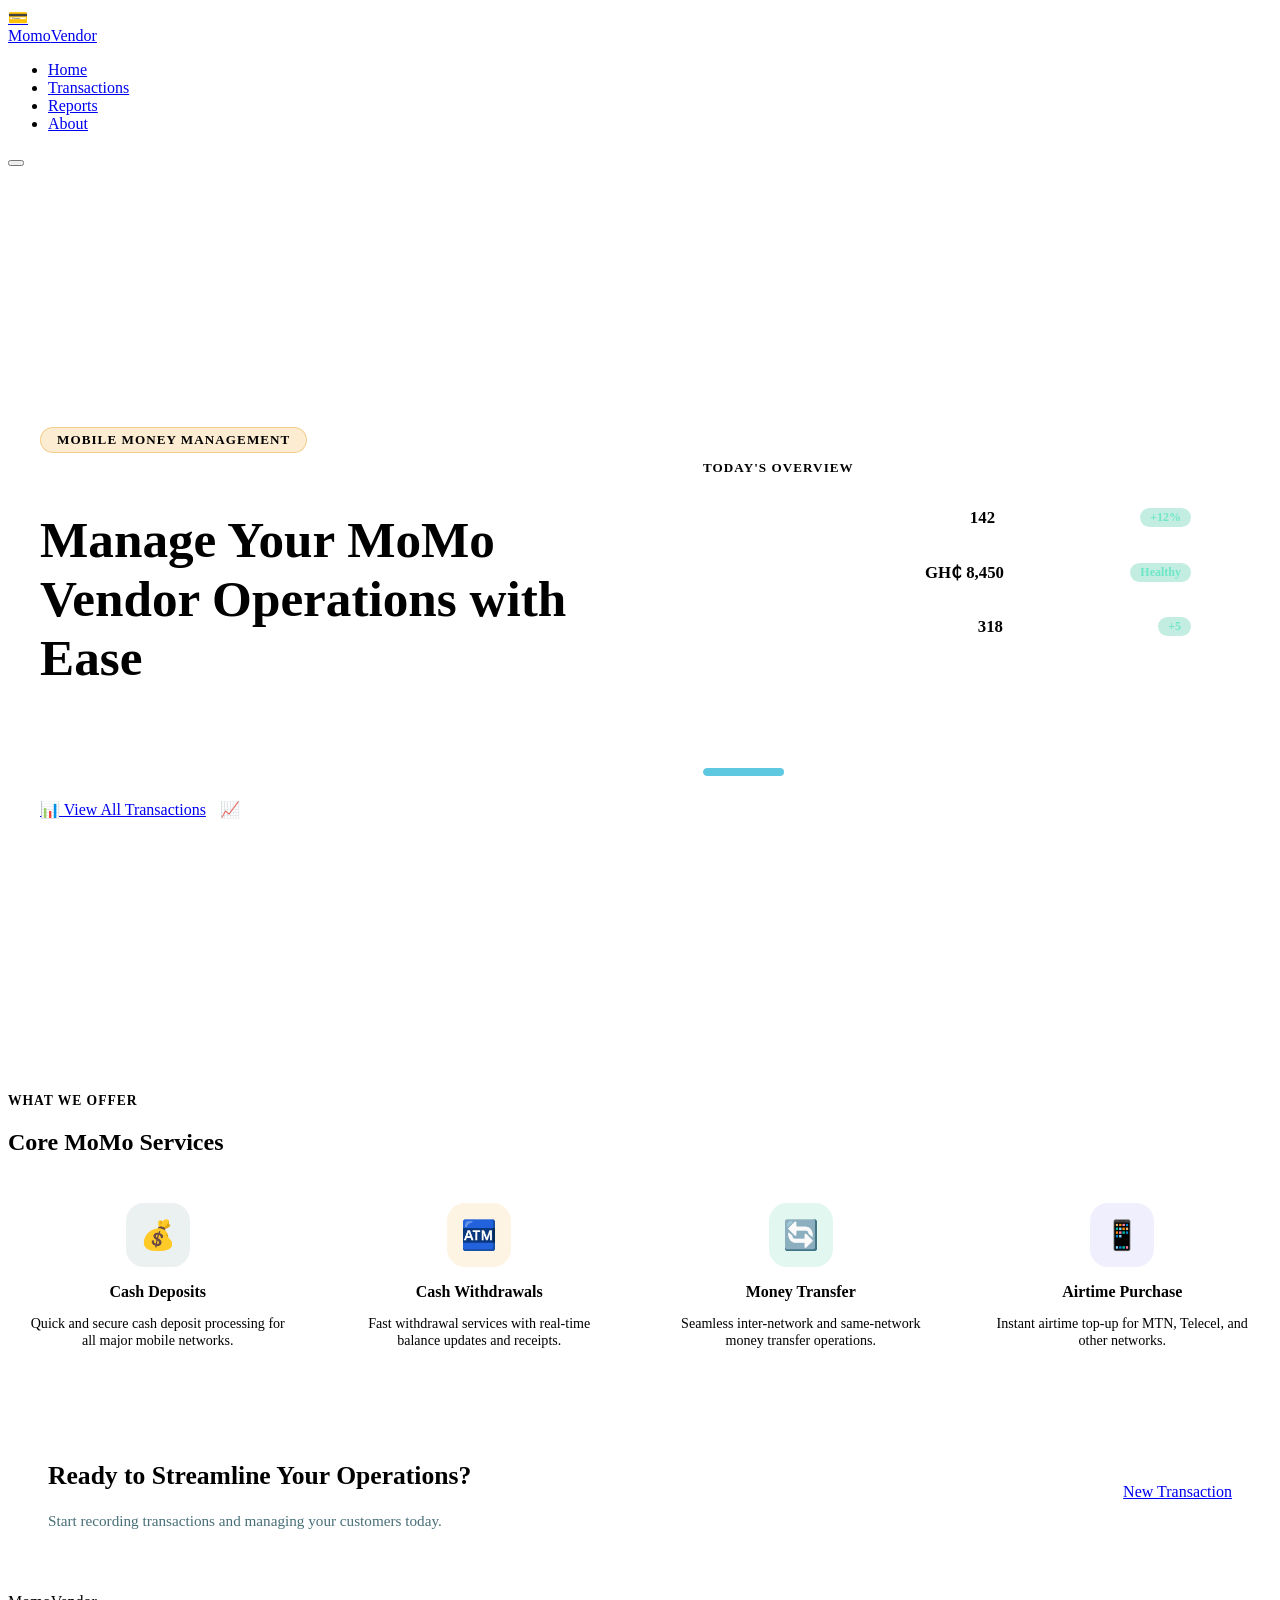
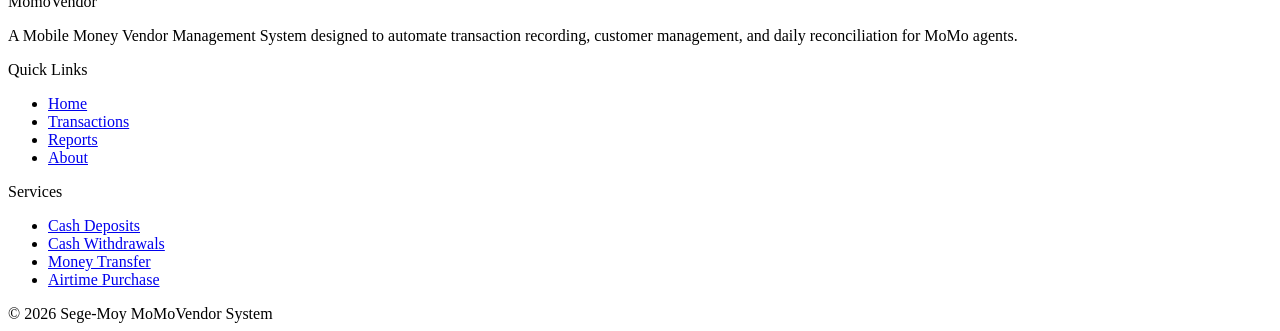
==== index.html @ 002402f6 "Add files via upload" ====
<!DOCTYPE html>
<html lang="en">
<head>
  <meta charset="UTF-8" />
  <meta name="viewport" content="width=device-width, initial-scale=1.0" />
  <title>MoMo Vendor System | Home</title>
  <link rel="stylesheet" href="css/style.css" />
  <style>
    /* ---- Home-page specific ---- */
    .hero {
      background: linear-gradient(135deg, var(--primary) 0%, #0d5c73 55%, #0a7a5e 100%);
      min-height: 88vh;
      display: flex;
      align-items: center;
      position: relative;
      overflow: hidden;
      padding: 60px 24px;
    }
    .hero::before {
      content: '';
      position: absolute; inset: 0;
      background: url("data:image/svg+xml,%3Csvg width='80' height='80' viewBox='0 0 80 80' xmlns='http://www.w3.org/2000/svg'%3E%3Cg fill='none' fill-rule='evenodd'%3E%3Cg fill='%23ffffff' fill-opacity='0.04'%3E%3Ccircle cx='20' cy='20' r='3'/%3E%3Ccircle cx='60' cy='60' r='3'/%3E%3Ccircle cx='60' cy='20' r='1.5'/%3E%3Ccircle cx='20' cy='60' r='1.5'/%3E%3C/g%3E%3C/g%3E%3C/svg%3E");
    }
    .hero-inner {
      max-width: 1200px;
      margin: 0 auto;
      display: grid;
      grid-template-columns: 1fr 1fr;
      gap: 60px;
      align-items: center;
      width: 100%;
      position: relative;
    }
    .hero-text h1 {
      font-size: clamp(2rem, 5vw, 3.2rem);
      font-weight: 800;
      color: var(--white);
      line-height: 1.15;
      margin-bottom: 20px;
    }
    .hero-text h1 span { color: var(--secondary); }
    .hero-text p {
      font-size: 1.05rem;
      color: rgba(255,255,255,0.78);
      margin-bottom: 32px;
      max-width: 480px;
    }
    .hero-cta { display: flex; gap: 14px; flex-wrap: wrap; }
    .hero-visual {
      background: rgba(255,255,255,0.07);
      border: 1px solid rgba(255,255,255,0.15);
      border-radius: 20px;
      padding: 32px;
      backdrop-filter: blur(6px);
    }
    .hero-visual-title {
      color: var(--secondary);
      font-size: 0.82rem;
      font-weight: 700;
      letter-spacing: 0.08em;
      text-transform: uppercase;
      margin-bottom: 20px;
    }
    .mini-stat {
      display: flex;
      justify-content: space-between;
      align-items: center;
      background: rgba(255,255,255,0.08);
      border-radius: 10px;
      padding: 12px 16px;
      margin-bottom: 10px;
    }
    .mini-stat-label { color: rgba(255,255,255,0.7); font-size: 0.9rem; }
    .mini-stat-value { color: var(--white); font-weight: 700; font-size: 1.05rem; }
    .mini-stat-badge {
      background: rgba(18,184,134,0.25);
      color: #6ee7c7;
      font-size: 0.75rem;
      font-weight: 700;
      padding: 2px 10px;
      border-radius: 20px;
    }
    .mini-bar-row { margin-top: 20px; }
    .mini-bar-label { display: flex; justify-content: space-between; font-size: 0.83rem; color: rgba(255,255,255,0.65); margin-bottom: 5px; }
    .mini-bar { height: 8px; border-radius: 4px; background: rgba(255,255,255,0.1); overflow: hidden; margin-bottom: 10px; }
    .mini-bar-fill { height: 100%; border-radius: 4px; }
    .fill-gold   { background: var(--secondary); }
    .fill-green  { background: var(--accent); }
    .fill-teal   { background: #5ec8e0; }

    /* ---- Services ---- */
    .services-grid { display: grid; grid-template-columns: repeat(4,1fr); gap: 22px; }
    .service-card {
      background: var(--card-bg);
      border: 1px solid var(--border);
      border-radius: var(--radius);
      padding: 28px 22px;
      text-align: center;
      box-shadow: var(--shadow);
      transition: var(--transition);
    }
    .service-card:hover { transform: translateY(-6px); border-color: var(--secondary); }
    .service-icon {
      width: 64px; height: 64px;
      border-radius: 18px;
      display: flex; align-items: center; justify-content: center;
      font-size: 1.8rem;
      margin: 0 auto 16px;
    }
    .service-card h3 { font-size: 1rem; font-weight: 700; margin-bottom: 6px; color: var(--primary); }
    .service-card p  { font-size: 0.88rem; color: var(--muted); }

    /* ---- Why choose ---- */
    .why-grid { display: grid; grid-template-columns: 1fr 1fr; gap: 28px; align-items: center; }
    .why-list { list-style: none; }
    .why-list li {
      display: flex; align-items: flex-start; gap: 14px;
      padding: 14px 0;
      border-bottom: 1px solid var(--border);
    }
    .why-list li:last-child { border-bottom: none; }
    .why-check {
      width: 28px; height: 28px; border-radius: 8px;
      background: rgba(18,184,134,0.12); color: var(--accent);
      display: flex; align-items: center; justify-content: center;
      font-size: 0.85rem; flex-shrink: 0; margin-top: 2px;
    }
    .why-list strong { display: block; font-size: 0.97rem; font-weight: 700; margin-bottom: 2px; }
    .why-list span   { font-size: 0.88rem; color: var(--muted); }
    .why-image-block {
      background: linear-gradient(135deg, var(--primary), #0d5c73);
      border-radius: 20px;
      padding: 40px 32px;
      color: var(--white);
    }
    .why-image-block h3 { font-size: 1.5rem; font-weight: 800; margin-bottom: 12px; }
    .why-image-block p  { color: rgba(255,255,255,0.75); font-size: 0.95rem; margin-bottom: 24px; }

    /* ---- CTA Banner ---- */
    .cta-banner {
      background: linear-gradient(135deg, var(--secondary), #c98b10);
      border-radius: 20px;
      padding: 48px 40px;
      display: flex;
      justify-content: space-between;
      align-items: center;
      gap: 24px;
      flex-wrap: wrap;
    }
    .cta-banner h2 { font-size: 1.6rem; font-weight: 800; color: var(--primary); }
    .cta-banner p  { color: rgba(10,61,74,0.75); font-size: 0.95rem; margin-top: 6px; }

    /* ---- Login Styles ---- */
    .login-section {
      min-height: 88vh;
      display: flex;
      align-items: center;
      justify-content: center;
      background: linear-gradient(135deg, var(--primary) 0%, #0d5c73 55%, #0a7a5e 100%);
      padding: 60px 24px;
      position: relative;
      overflow: hidden;
    }
    .login-section::before {
      content: '';
      position: absolute; inset: 0;
      background: url("data:image/svg+xml,%3Csvg width='80' height='80' viewBox='0 0 80 80' xmlns='http://www.w3.org/2000/svg'%3E%3Cg fill='none' fill-rule='evenodd'%3E%3Cg fill='%23ffffff' fill-opacity='0.04'%3E%3Ccircle cx='20' cy='20' r='3'/%3E%3Ccircle cx='60' cy='60' r='3'/%3E%3Ccircle cx='60' cy='20' r='1.5'/%3E%3Ccircle cx='20' cy='60' r='1.5'/%3E%3C/g%3E%3C/g%3E%3C/svg%3E");
    }
    .login-card {
      background: var(--white);
      border-radius: var(--radius);
      padding: 40px;
      box-shadow: 0 20px 40px rgba(0,0,0,0.1);
      width: 100%;
      max-width: 400px;
      position: relative;
    }
    .login-header {
      text-align: center;
      margin-bottom: 32px;
    }
    .login-header h1 {
      font-size: 2rem;
      font-weight: 800;
      color: var(--primary);
      margin-bottom: 8px;
    }
    .login-header p {
      color: var(--muted);
      font-size: 0.95rem;
    }
    .form-group {
      margin-bottom: 20px;
    }
    .form-group label {
      display: block;
      font-weight: 600;
      color: var(--primary);
      margin-bottom: 6px;
      font-size: 0.9rem;
    }
    .form-group input {
      width: 100%;
      padding: 12px 16px;
      border: 1px solid var(--border);
      border-radius: 8px;
      font-size: 1rem;
      transition: border-color 0.3s ease;
    }
    .form-group input:focus {
      outline: none;
      border-color: var(--secondary);
      box-shadow: 0 0 0 3px rgba(232,160,32,0.1);
    }
    .login-btn {
      width: 100%;
      padding: 14px;
      background: var(--secondary);
      color: var(--primary);
      border: none;
      border-radius: 8px;
      font-size: 1rem;
      font-weight: 700;
      cursor: pointer;
      transition: background 0.3s ease;
    }
    .login-btn:hover {
      background: #c98b10;
    }
    .error-message {
      color: #dc2626;
      font-size: 0.9rem;
      margin-top: 10px;
      text-align: center;
    }
    .demo-accounts {
      margin-top: 24px;
      padding: 16px;
      background: rgba(232,160,32,0.05);
      border: 1px solid rgba(232,160,32,0.2);
      border-radius: 8px;
      font-size: 0.85rem;
      color: var(--muted);
    }
    .nav-user {
      display: flex;
      align-items: center;
      gap: 12px;
      color: var(--white);
      font-size: 0.9rem;
    }
    .nav-user #userInfo {
      font-weight: 600;
    }

    /* ---- Quick Transaction Modal ---- */
    .modal {
      display: none;
      position: fixed;
      z-index: 1000;
      left: 0;
      top: 0;
      width: 100%;
      height: 100%;
      background-color: rgba(0,0,0,0.5);
      backdrop-filter: blur(4px);
    }
    .modal-content {
      background: var(--white);
      margin: 10% auto;
      padding: 32px;
      border-radius: var(--radius);
      width: 90%;
      max-width: 500px;
      box-shadow: 0 20px 40px rgba(0,0,0,0.2);
      animation: modalFadeIn 0.3s ease;
    }
    @keyframes modalFadeIn {
      from { opacity: 0; transform: translateY(-50px); }
      to { opacity: 1; transform: translateY(0); }
    }
    .modal-header {
      display: flex;
      justify-content: space-between;
      align-items: center;
      margin-bottom: 24px;
    }
    .modal-header h3 {
      font-size: 1.2rem;
      font-weight: 700;
      color: var(--primary);
      margin: 0;
    }
    .modal-close {
      background: none;
      border: none;
      font-size: 1.5rem;
      cursor: pointer;
      color: var(--muted);
      padding: 0;
      width: 30px;
      height: 30px;
      display: flex;
      align-items: center;
      justify-content: center;
      border-radius: 50%;
      transition: background 0.2s ease;
    }
    .modal-close:hover {
      background: rgba(0,0,0,0.1);
    }
    .modal-form .form-grid-2 { display: grid; grid-template-columns: 1fr 1fr; gap: 16px; }
    .modal-form .form-group { margin-bottom: 16px; }
    .modal-form .form-group label { font-size: 0.9rem; }
    .modal-form .form-group input,
    .modal-form .form-group select {
      width: 100%;
      padding: 10px 12px;
      border: 1px solid var(--border);
      border-radius: 6px;
      font-size: 0.95rem;
    }
    .modal-form .btn {
      width: 100%;
      padding: 12px;
      margin-top: 8px;
    }

    @media (max-width: 768px) {
      .hero-inner { grid-template-columns: 1fr; }
      .hero-visual { display: none; }
      .services-grid { grid-template-columns: repeat(2,1fr); }
      .why-grid { grid-template-columns: 1fr; }
      .cta-banner { text-align: center; justify-content: center; }
      .login-card { padding: 32px 24px; }
      .modal-content { margin: 20% auto; padding: 24px; }
    }
    @media (max-width: 480px) {
      .services-grid { grid-template-columns: 1fr; }
    }
  </style>
</head>
<body>

  <!-- ===== NAVBAR ===== -->
  <nav class="navbar" role="navigation" aria-label="Main navigation">
    <div class="nav-container">
      <a href="index.html" class="nav-brand" aria-label="MoMo Vendor Home">
        <div class="brand-icon" aria-hidden="true">💳</div>
        Momo<span>Vendor</span>
      </a>
      <ul class="nav-links" role="menubar">
        <li role="none"><a href="index.html" role="menuitem" class="active">Home</a></li>
        <li role="none"><a href="transactions.html" role="menuitem">Transactions</a></li>
        <li role="none"><a href="reports.html" role="menuitem">Reports</a></li>
        <li role="none"><a href="about.html" role="menuitem">About</a></li>
      </ul>
      <div class="nav-user" id="navUser" style="display: none;">
        <span id="userInfo"></span>
        <button onclick="logout()" class="btn btn-outline" style="margin-left: 12px; padding: 6px 12px; font-size: 0.9rem;">Logout</button>
      </div>
      <button class="nav-toggle" aria-label="Toggle mobile menu" aria-expanded="false">
        <span></span><span></span><span></span>
      </button>
    </div>
  </nav>

  <!-- ===== LOGIN SECTION ===== -->
  <section class="login-section" id="loginSection" style="display: none;" aria-label="Login section">
    <div class="login-card">
      <div class="login-header">
        <div style="font-size: 3rem; margin-bottom: 16px;" aria-hidden="true">🔐</div>
        <h1>Login to MoMo Vendor</h1>
        <p>Enter your credentials to access the system</p>
      </div>
      <form id="loginForm">
        <div class="form-group">
          <label for="username">Username</label>
          <input type="text" id="username" name="username" required>
        </div>
        <div class="form-group">
          <label for="password">Password</label>
          <input type="password" id="password" name="password" required>
        </div>
        <button type="submit" class="login-btn">Login</button>
        <div id="errorMessage" class="error-message" style="display: none;"></div>
      </form>
      <div class="demo-accounts">
        <strong>Demo Accounts:</strong><br>
        Manager: manager / manager<br>
        Mbah Rufai: Mbah Rufai / agent<br>
        Ruth Boateng: Ruth Boateng / agent<br>
        Shafi Abdul: Shafi Abdul / agent
      </div>
    </div>
  </section>

  <!-- ===== HERO ===== -->
  <section class="hero" aria-label="Welcome section" id="mainContent">
    <div class="hero-inner">
      <div class="hero-text">
        <div class="hero-badge" style="display:inline-block;background:rgba(232,160,32,.2);border:1px solid rgba(232,160,32,.4);color:var(--secondary);border-radius:30px;padding:4px 16px;font-size:.82rem;font-weight:600;letter-spacing:.08em;text-transform:uppercase;margin-bottom:16px;">
          Mobile Money Management
        </div>
        <h1>Manage Your <span>MoMo Vendor</span> Operations with Ease</h1>
        <p>A complete web-based system for recording transactions, managing customers, and generating reconciliation reports for mobile money vendors.</p>
        <div class="hero-cta">
          <a href="transactions.html" class="btn btn-primary">📊 View All Transactions</a>
          <a href="reports.html" class="btn btn-outline" style="color:rgba(255,255,255,.85);border-color:rgba(255,255,255,.4);">📈 View Reports</a>
        </div>
      </div>
      <div class="hero-visual" aria-hidden="true">
        <div class="hero-visual-title">Today's Overview</div>
        <div class="mini-stat">
          <span class="mini-stat-label">Total Transactions</span>
          <span class="mini-stat-value">142</span>
          <span class="mini-stat-badge">+12%</span>
        </div>
        <div class="mini-stat">
          <span class="mini-stat-label">Float Balance</span>
          <span class="mini-stat-value">GH₵ 8,450</span>
          <span class="mini-stat-badge">Healthy</span>
        </div>
        <div class="mini-stat">
          <span class="mini-stat-label">Active Customers</span>
          <span class="mini-stat-value">318</span>
          <span class="mini-stat-badge">+5</span>
        </div>
        <div class="mini-bar-row">
          <div class="mini-bar-label"><span>Deposits</span><span>54%</span></div>
          <div class="mini-bar"><div class="mini-bar-fill fill-gold" style="width:54%"></div></div>
          <div class="mini-bar-label"><span>Withdrawals</span><span>30%</span></div>
          <div class="mini-bar"><div class="mini-bar-fill fill-green" style="width:30%"></div></div>
          <div class="mini-bar-label"><span>Airtime / Transfer</span><span>16%</span></div>
          <div class="mini-bar"><div class="mini-bar-fill fill-teal" style="width:16%"></div></div>
        </div>
      </div>
    </div>
  </section>

  <!-- ===== SERVICES ===== -->
  <section class="section" aria-label="Services offered">
    <div class="container">
      <div class="fade-in">
        <p class="section-subtitle" style="text-transform:uppercase;letter-spacing:.07em;font-weight:700;color:var(--secondary);font-size:.85rem;">What We Offer</p>
        <h2 class="section-title">Core MoMo Services</h2>
        <div class="divider"></div>
      </div>
      <div class="services-grid fade-in">
        <div class="service-card">
          <div class="service-icon" style="background:rgba(10,61,74,0.08)" aria-hidden="true">💰</div>
          <h3>Cash Deposits</h3>
          <p>Quick and secure cash deposit processing for all major mobile networks.</p>
        </div>
        <div class="service-card">
          <div class="service-icon" style="background:rgba(232,160,32,0.12)" aria-hidden="true">🏧</div>
          <h3>Cash Withdrawals</h3>
          <p>Fast withdrawal services with real-time balance updates and receipts.</p>
        </div>
        <div class="service-card">
          <div class="service-icon" style="background:rgba(18,184,134,0.12)" aria-hidden="true">🔄</div>
          <h3>Money Transfer</h3>
          <p>Seamless inter-network and same-network money transfer operations.</p>
        </div>
        <div class="service-card">
          <div class="service-icon" style="background:rgba(99,102,241,0.10)" aria-hidden="true">📱</div>
          <h3>Airtime Purchase</h3>
          <p>Instant airtime top-up for MTN, Telecel, and other networks.</p>
        </div>
      </div>
    </div>
  </section>

  
  <!-- ===== CTA ===== -->
  <section class="section">
    <div class="container">
      <div class="cta-banner fade-in">
        <div>
          <h2>Ready to Streamline Your Operations?</h2>
          <p>Start recording transactions and managing your customers today.</p>
        </div>
        <div style="display:flex;gap:12px;flex-wrap:wrap">
          <a href="transactions.html" class="btn btn-teal">New Transaction</a>
        </div>
      </div>
    </div>
  </section>
</div>

  <!-- ===== FOOTER ===== -->
  <footer role="contentinfo">
    <div class="footer-grid">
      <div>
        <div class="footer-brand">Momo<span>Vendor</span></div>
        <p class="footer-desc">A Mobile Money Vendor Management System designed to automate transaction recording, customer management, and daily reconciliation for MoMo agents.</p>
      </div>
      <div>
        <div class="footer-heading">Quick Links</div>
        <ul class="footer-links">
          <li><a href="index.html">Home</a></li>
          <li><a href="transactions.html">Transactions</a></li>
          <li><a href="reports.html">Reports</a></li>
          <li><a href="about.html">About</a></li>
        </ul>
      </div>
      <div>
        <div class="footer-heading">Services</div>
        <ul class="footer-links">
          <li><a href="#">Cash Deposits</a></li>
          <li><a href="#">Cash Withdrawals</a></li>
          <li><a href="#">Money Transfer</a></li>
          <li><a href="#">Airtime Purchase</a></li>
        </ul>
      </div>
    </div>
    <div class="footer-bottom">
      <span>© 2026 Sege-Moy MoMoVendor System</span>
      <span></span>
    </div>
  </footer>



  <script src="js/auth.js"></script>
  <script src="js/db.js"></script>
  <script src="js/main.js"></script>
  <script>
    // Initialize auth on page load
    document.addEventListener('DOMContentLoaded', function() {
      checkAuth();
      
      // Handle login form
      const loginForm = document.getElementById('loginForm');
      if (loginForm) {
        loginForm.addEventListener('submit', function(e) {
          e.preventDefault();
          const username = document.getElementById('username').value;
          const password = document.getElementById('password').value;
          const errorMessage = document.getElementById('errorMessage');
          
          if (login(username, password)) {
            checkAuth();
          } else {
            errorMessage.textContent = 'Invalid username or password';
            errorMessage.style.display = 'block';
          }
        });
      }
    });
  </script>
</body>
</html>
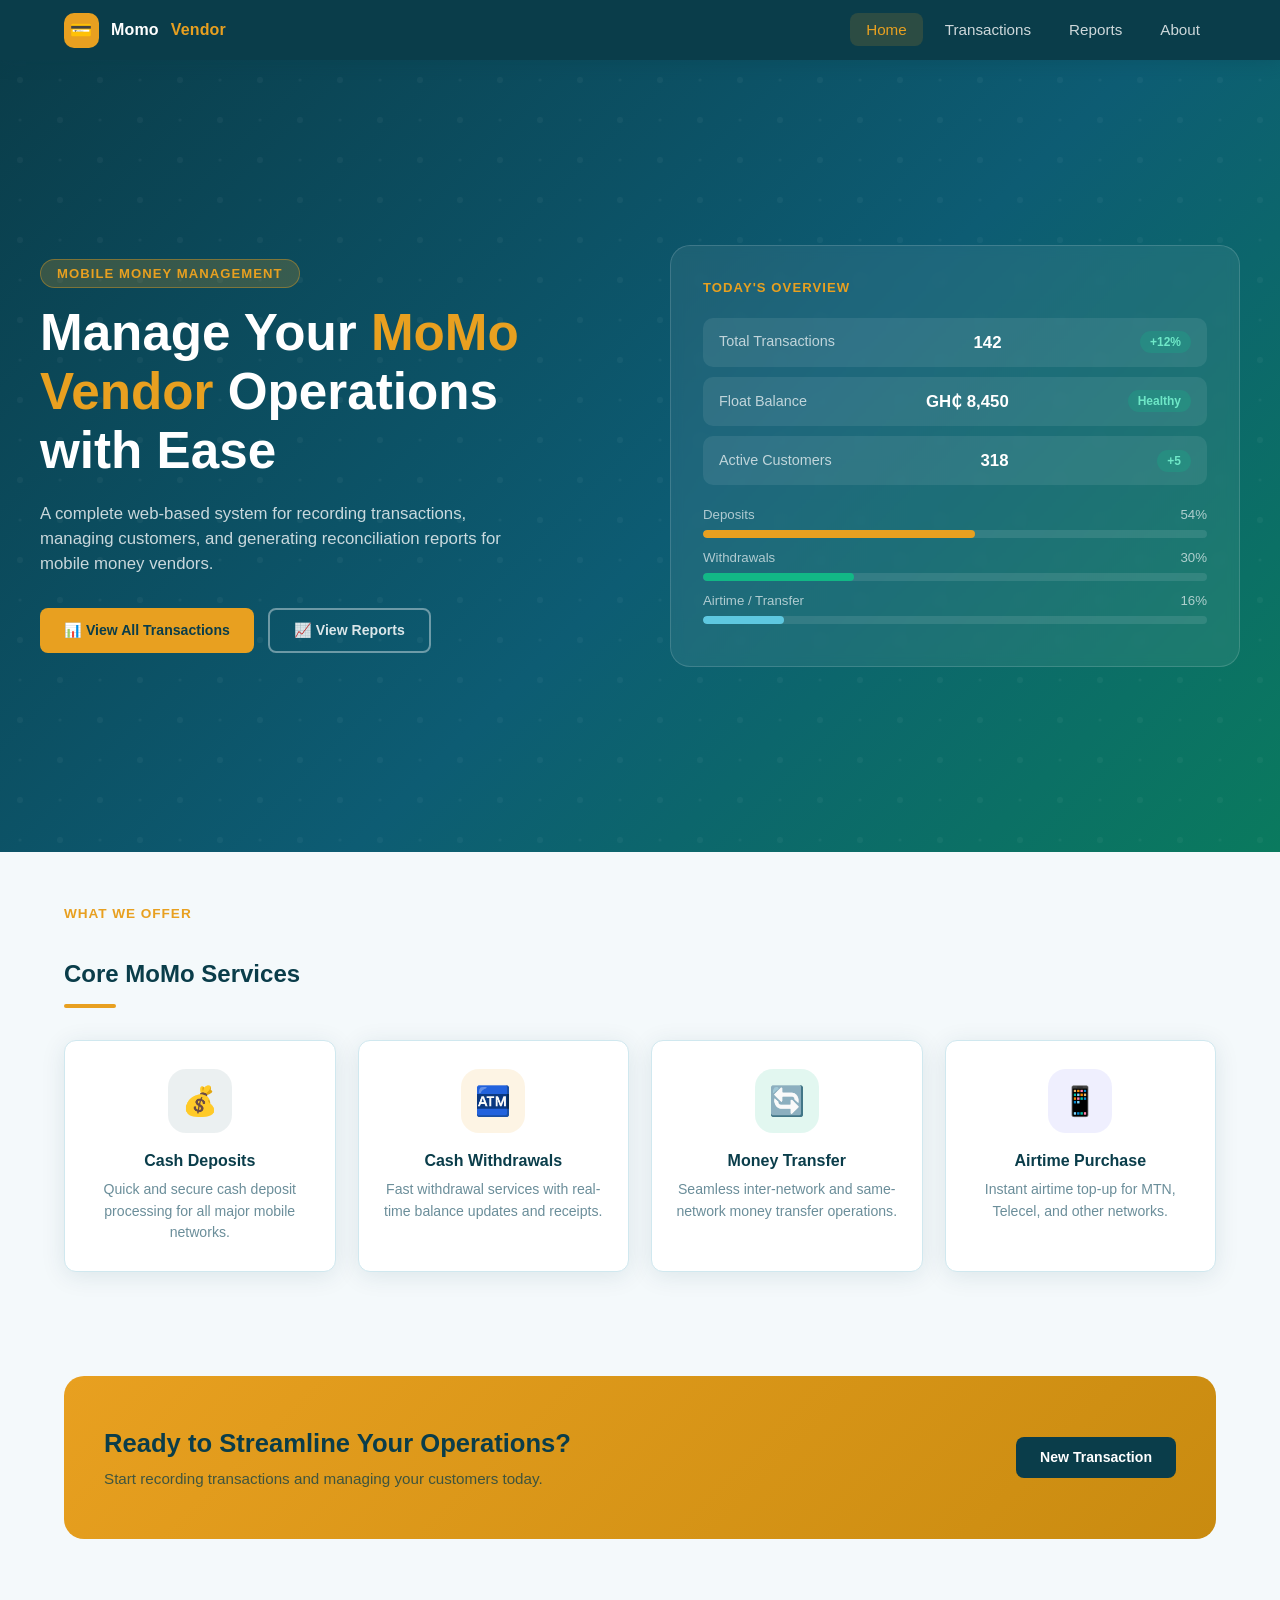
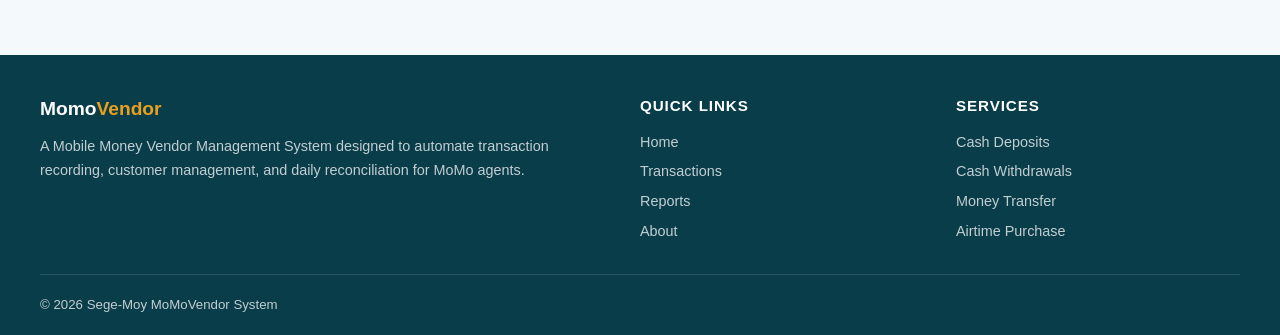
==== commit 3d826760: "Update stylesheet link path in index.html" ====
--- a/index.html
+++ b/index.html
@@ -4,7 +4,7 @@
   <meta charset="UTF-8" />
   <meta name="viewport" content="width=device-width, initial-scale=1.0" />
   <title>MoMo Vendor System | Home</title>
-  <link rel="stylesheet" href="css/style.css" />
+  <link rel="stylesheet" href="style.css" />
   <style>
     /* ---- Home-page specific ---- */
     .hero {
--- a/style.css
+++ b/style.css
@@ -0,0 +1,403 @@
+/* ============================================================
+   MoMo Vendor Management System - Global Stylesheet
+   Color Scheme: Deep Teal + Gold + Off-White
+   ============================================================ */
+
+@import url('https://fonts.googleapis.com/css2?family=Outfit:wght@300;400;600;700;800&family=Space+Mono:wght@400;700&display=swap');
+
+/* ---- CSS Variables ---- */
+:root {
+  --primary:    #0a3d4a;   /* deep teal */
+  --secondary:  #e8a020;   /* gold */
+  --accent:     #12b886;   /* mint green */
+  --light:      #f4f9fb;
+  --white:      #ffffff;
+  --dark-text:  #0d1f26;
+  --muted:      #6b8e9a;
+  --card-bg:    #ffffff;
+  --border:     #d0e8ef;
+  --shadow:     0 4px 24px rgba(10,61,74,0.10);
+  --radius:     12px;
+  --font-main:  'Outfit', sans-serif;
+  --font-mono:  'Space Mono', monospace;
+  --transition: all 0.3s ease;
+}
+
+/* ---- Reset ---- */
+*, *::before, *::after { box-sizing: border-box; margin: 0; padding: 0; }
+html { scroll-behavior: smooth; }
+body {
+  font-family: var(--font-main);
+  background: var(--light);
+  color: var(--dark-text);
+  font-size: 14px;
+  line-height: 1.5;
+}
+img { max-width: 100%; display: block; }
+a { color: inherit; text-decoration: none; }
+ul { list-style: none; }
+
+/* ============================================================
+   NAVIGATION
+   ============================================================ */
+.navbar {
+  background: var(--primary);
+  position: sticky;
+  top: 0;
+  z-index: 1000;
+  box-shadow: 0 2px 16px rgba(10,61,74,0.25);
+}
+.nav-container {
+  max-width: 1200px;
+  margin: 0 auto;
+  padding: 0 24px;
+  display: flex;
+  align-items: center;
+  justify-content: space-between;
+  height: 60px;
+}
+.nav-brand {
+  display: flex;
+  align-items: center;
+  gap: 12px;
+  font-size: 1rem;
+  font-weight: 800;
+  color: var(--white);
+  letter-spacing: 0.01em;
+}
+.nav-brand .brand-icon {
+  width: 35px; height: 35px;
+  background: var(--secondary);
+  border-radius: 10px;
+  display: flex; align-items: center; justify-content: center;
+  font-size: 1.1rem;
+}
+.nav-brand span { color: var(--secondary); }
+.nav-links {
+  display: flex;
+  align-items: center;
+  gap: 6px;
+}
+.nav-links a {
+  color: rgba(255,255,255,0.80);
+  padding: 8px 16px;
+  border-radius: 8px;
+  font-weight: 500;
+  font-size: 0.95rem;
+  transition: var(--transition);
+}
+.nav-links a:hover, .nav-links a.active {
+  background: rgba(232,160,32,0.15);
+  color: var(--secondary);
+}
+/* hamburger */
+.nav-toggle {
+  display: none;
+  flex-direction: column;
+  gap: 5px;
+  cursor: pointer;
+  background: none; border: none; padding: 4px;
+}
+.nav-toggle span {
+  display: block;
+  width: 25px; height: 3px;
+  background: var(--white);
+  border-radius: 2px;
+  transition: var(--transition);
+}
+
+/* ============================================================
+   PAGE HERO / SECTION HEADERS
+   ============================================================ */
+.page-hero {
+  background: linear-gradient(135deg, var(--primary) 0%, #0d5c73 100%);
+  color: var(--white);
+  padding: 56px 24px 44px;
+  text-align: center;
+  position: relative;
+  overflow: hidden;
+}
+.page-hero::before {
+  content: '';
+  position: absolute; inset: 0;
+  background: url("data:image/svg+xml,%3Csvg width='60' height='60' viewBox='0 0 60 60' xmlns='http://www.w3.org/2000/svg'%3E%3Cg fill='none' fill-rule='evenodd'%3E%3Cg fill='%23ffffff' fill-opacity='0.04'%3E%3Cpath d='M36 34v-4h-2v4h-4v2h4v4h2v-4h4v-2h-4zm0-30V0h-2v4h-4v2h4v4h2V6h4V4h-4zM6 34v-4H4v4H0v2h4v4h2v-4h4v-2H6zM6 4V0H4v4H0v2h4v4h2V6h4V4H6z'/%3E%3C/g%3E%3C/g%3E%3C/svg%3E");
+}
+.page-hero h1 {
+  font-size: clamp(1.5rem, 3.5vw, 2.2rem);
+  font-weight: 800;
+  margin-bottom: 12px;
+  position: relative;
+}
+.page-hero p {
+  font-size: 0.95rem;
+  color: rgba(255,255,255,0.78);
+  max-width: 580px;
+  margin: 0 auto;
+  position: relative;
+}
+.hero-badge {
+  display: inline-block;
+  background: rgba(232,160,32,0.2);
+  border: 1px solid rgba(232,160,32,0.4);
+  color: var(--secondary);
+  border-radius: 30px;
+  padding: 4px 16px;
+  font-size: 0.82rem;
+  font-weight: 600;
+  letter-spacing: 0.08em;
+  text-transform: uppercase;
+  margin-bottom: 16px;
+  position: relative;
+}
+
+/* ============================================================
+   LAYOUT CONTAINERS
+   ============================================================ */
+.container {
+  max-width: 1200px;
+  margin: 0 auto;
+  padding: 0 24px;
+}
+.section { padding: 52px 0; }
+.section-title {
+  font-size: 1.5rem;
+  font-weight: 800;
+  color: var(--primary);
+  margin-bottom: 8px;
+}
+.section-subtitle {
+  color: var(--muted);
+  font-size: 0.9rem;
+  margin-bottom: 32px;
+}
+.divider {
+  width: 52px; height: 4px;
+  background: var(--secondary);
+  border-radius: 2px;
+  margin: 12px 0 32px;
+}
+
+/* ============================================================
+   CARDS
+   ============================================================ */
+.card {
+  background: var(--card-bg);
+  border: 1px solid var(--border);
+  border-radius: var(--radius);
+  box-shadow: var(--shadow);
+  padding: 24px;
+  transition: var(--transition);
+}
+.card:hover { transform: translateY(-4px); box-shadow: 0 12px 36px rgba(10,61,74,0.15); }
+.card-icon {
+  width: 44px; height: 44px;
+  border-radius: 14px;
+  display: flex; align-items: center; justify-content: center;
+  font-size: 1.3rem;
+  margin-bottom: 16px;
+  background: rgba(10,61,74,0.07);
+}
+.card h3 { font-size: 1.1rem; font-weight: 700; margin-bottom: 8px; color: var(--primary); }
+.card p { font-size: 0.93rem; color: var(--muted); }
+
+/* ============================================================
+   GRID UTILITIES
+   ============================================================ */
+.grid-3 { display: grid; grid-template-columns: repeat(3,1fr); gap: 20px; }
+.grid-2 { display: grid; grid-template-columns: repeat(2,1fr); gap: 24px; }
+.grid-4 { display: grid; grid-template-columns: repeat(4,1fr); gap: 16px; }
+
+/* ============================================================
+   BUTTONS
+   ============================================================ */
+.btn {
+  display: inline-flex;
+  align-items: center;
+  gap: 8px;
+  padding: 10px 24px;
+  border-radius: 8px;
+  font-family: var(--font-main);
+  font-size: 0.88rem;
+  font-weight: 600;
+  cursor: pointer;
+  transition: var(--transition);
+  border: none;
+  text-decoration: none;
+}
+.btn-primary {
+  background: var(--secondary);
+  color: var(--primary);
+}
+.btn-primary:hover { background: #c98b10; transform: translateY(-1px); }
+.btn-outline {
+  background: transparent;
+  border: 2px solid var(--secondary);
+  color: var(--secondary);
+}
+.btn-outline:hover { background: var(--secondary); color: var(--primary); }
+.btn-teal {
+  background: var(--primary);
+  color: var(--white);
+}
+.btn-teal:hover { background: #062830; }
+
+/* ============================================================
+   TABLES
+   ============================================================ */
+.table-wrapper { overflow-x: auto; border-radius: var(--radius); border: 1px solid var(--border); }
+table { width: 100%; border-collapse: collapse; }
+thead { background: var(--primary); }
+thead th {
+  color: var(--white);
+  font-weight: 600;
+  font-size: 0.83rem;
+  padding: 12px 16px;
+  text-align: left;
+  letter-spacing: 0.04em;
+  text-transform: uppercase;
+}
+tbody tr { border-bottom: 1px solid var(--border); transition: var(--transition); }
+tbody tr:last-child { border-bottom: none; }
+tbody tr:hover { background: #eef7fa; }
+tbody td { padding: 12px 16px; font-size: 0.88rem; }
+
+/* ============================================================
+   BADGES / TAGS
+   ============================================================ */
+.badge {
+  display: inline-block;
+  padding: 3px 12px;
+  border-radius: 20px;
+  font-size: 0.78rem;
+  font-weight: 600;
+}
+.badge-success { background: #d1fae5; color: #065f46; }
+.badge-warning { background: #fef3c7; color: #92400e; }
+.badge-danger  { background: #fee2e2; color: #991b1b; }
+.badge-info    { background: #dbeafe; color: #1e40af; }
+
+/* ============================================================
+   FORMS
+   ============================================================ */
+.form-group { margin-bottom: 16px; }
+.form-label {
+  display: block;
+  font-size: 0.85rem;
+  font-weight: 600;
+  color: var(--primary);
+  margin-bottom: 6px;
+}
+.form-control {
+  width: 100%;
+  padding: 9px 14px;
+  border: 1.5px solid var(--border);
+  border-radius: 8px;
+  font-family: var(--font-main);
+  font-size: 0.88rem;
+  color: var(--dark-text);
+  background: var(--white);
+  transition: var(--transition);
+  outline: none;
+}
+.form-control:focus { border-color: var(--accent); box-shadow: 0 0 0 3px rgba(18,184,134,0.15); }
+select.form-control { appearance: none; background-image: url("data:image/svg+xml,%3Csvg xmlns='http://www.w3.org/2000/svg' width='12' height='8' viewBox='0 0 12 8'%3E%3Cpath fill='%230a3d4a' d='M1 1l5 5 5-5'/%3E%3C/svg%3E"); background-repeat: no-repeat; background-position: right 14px center; padding-right: 40px; }
+.form-hint { font-size: 0.82rem; color: var(--muted); margin-top: 5px; }
+
+/* ============================================================
+   STAT CARDS (Dashboard)
+   ============================================================ */
+.stat-card {
+  background: var(--card-bg);
+  border: 1px solid var(--border);
+  border-radius: var(--radius);
+  padding: 20px;
+  display: flex;
+  align-items: center;
+  gap: 16px;
+  box-shadow: var(--shadow);
+  transition: var(--transition);
+}
+.stat-card:hover { transform: translateY(-3px); }
+.stat-icon {
+  width: 48px; height: 48px;
+  border-radius: 16px;
+  display: flex; align-items: center; justify-content: center;
+  font-size: 1.4rem;
+  flex-shrink: 0;
+}
+.stat-icon.teal    { background: rgba(10,61,74,0.1);  color: var(--primary); }
+.stat-icon.gold    { background: rgba(232,160,32,0.15); color: var(--secondary); }
+.stat-icon.green   { background: rgba(18,184,134,0.15); color: var(--accent); }
+.stat-icon.red     { background: rgba(239,68,68,0.1);  color: #ef4444; }
+.stat-value { font-size: 1.4rem; font-weight: 800; color: var(--primary); line-height: 1.1; }
+.stat-label { font-size: 0.85rem; color: var(--muted); margin-top: 2px; }
+.stat-change { font-size: 0.8rem; margin-top: 4px; font-weight: 600; }
+.stat-change.up { color: var(--accent); }
+.stat-change.down { color: #ef4444; }
+
+/* ============================================================
+   FOOTER
+   ============================================================ */
+footer {
+  background: var(--primary);
+  color: rgba(255,255,255,0.75);
+  padding: 40px 24px 20px;
+  margin-top: 64px;
+}
+.footer-grid {
+  max-width: 1200px;
+  margin: 0 auto;
+  display: grid;
+  grid-template-columns: 2fr 1fr 1fr;
+  gap: 32px;
+  padding-bottom: 24px;
+  border-bottom: 1px solid rgba(255,255,255,0.12);
+}
+.footer-brand { font-size: 1.2rem; font-weight: 800; color: var(--white); margin-bottom: 10px; }
+.footer-brand span { color: var(--secondary); }
+.footer-desc { font-size: 0.9rem; line-height: 1.7; }
+.footer-heading { color: var(--white); font-weight: 700; font-size: 0.95rem; margin-bottom: 14px; text-transform: uppercase; letter-spacing: 0.06em; }
+.footer-links li { margin-bottom: 8px; }
+.footer-links a { font-size: 0.9rem; transition: var(--transition); }
+.footer-links a:hover { color: var(--secondary); }
+.footer-bottom {
+  max-width: 1200px;
+  margin: 20px auto 0;
+  display: flex;
+  justify-content: space-between;
+  align-items: center;
+  font-size: 0.83rem;
+}
+
+/* ============================================================
+   ALERTS
+   ============================================================ */
+.alert {
+  border-radius: 8px;
+  padding: 12px 16px;
+  font-size: 0.87rem;
+  margin-bottom: 16px;
+  display: flex;
+  align-items: center;
+  gap: 10px;
+}
+.alert-success { background: #d1fae5; color: #065f46; border: 1px solid #6ee7b7; }
+.alert-error   { background: #fee2e2; color: #991b1b; border: 1px solid #fca5a5; }
+.alert-info    { background: #dbeafe; color: #1e40af; border: 1px solid #93c5fd; }
+
+/* ============================================================
+   RESPONSIVE
+   ============================================================ */
+@media (max-width: 900px) {
+  .grid-3, .grid-4 { grid-template-columns: repeat(2,1fr); }
+  .footer-grid { grid-template-columns: 1fr 1fr; }
+}
+@media (max-width: 640px) {
+  .grid-3, .grid-4, .grid-2 { grid-template-columns: 1fr; }
+  .footer-grid { grid-template-columns: 1fr; }
+  .footer-bottom { flex-direction: column; gap: 8px; text-align: center; }
+  .nav-links { display: none; flex-direction: column; position: absolute; top: 68px; left: 0; right: 0; background: var(--primary); padding: 16px 24px; gap: 4px; }
+  .nav-links.open { display: flex; }
+  .nav-toggle { display: flex; }
+  .nav-container { position: relative; }
+}
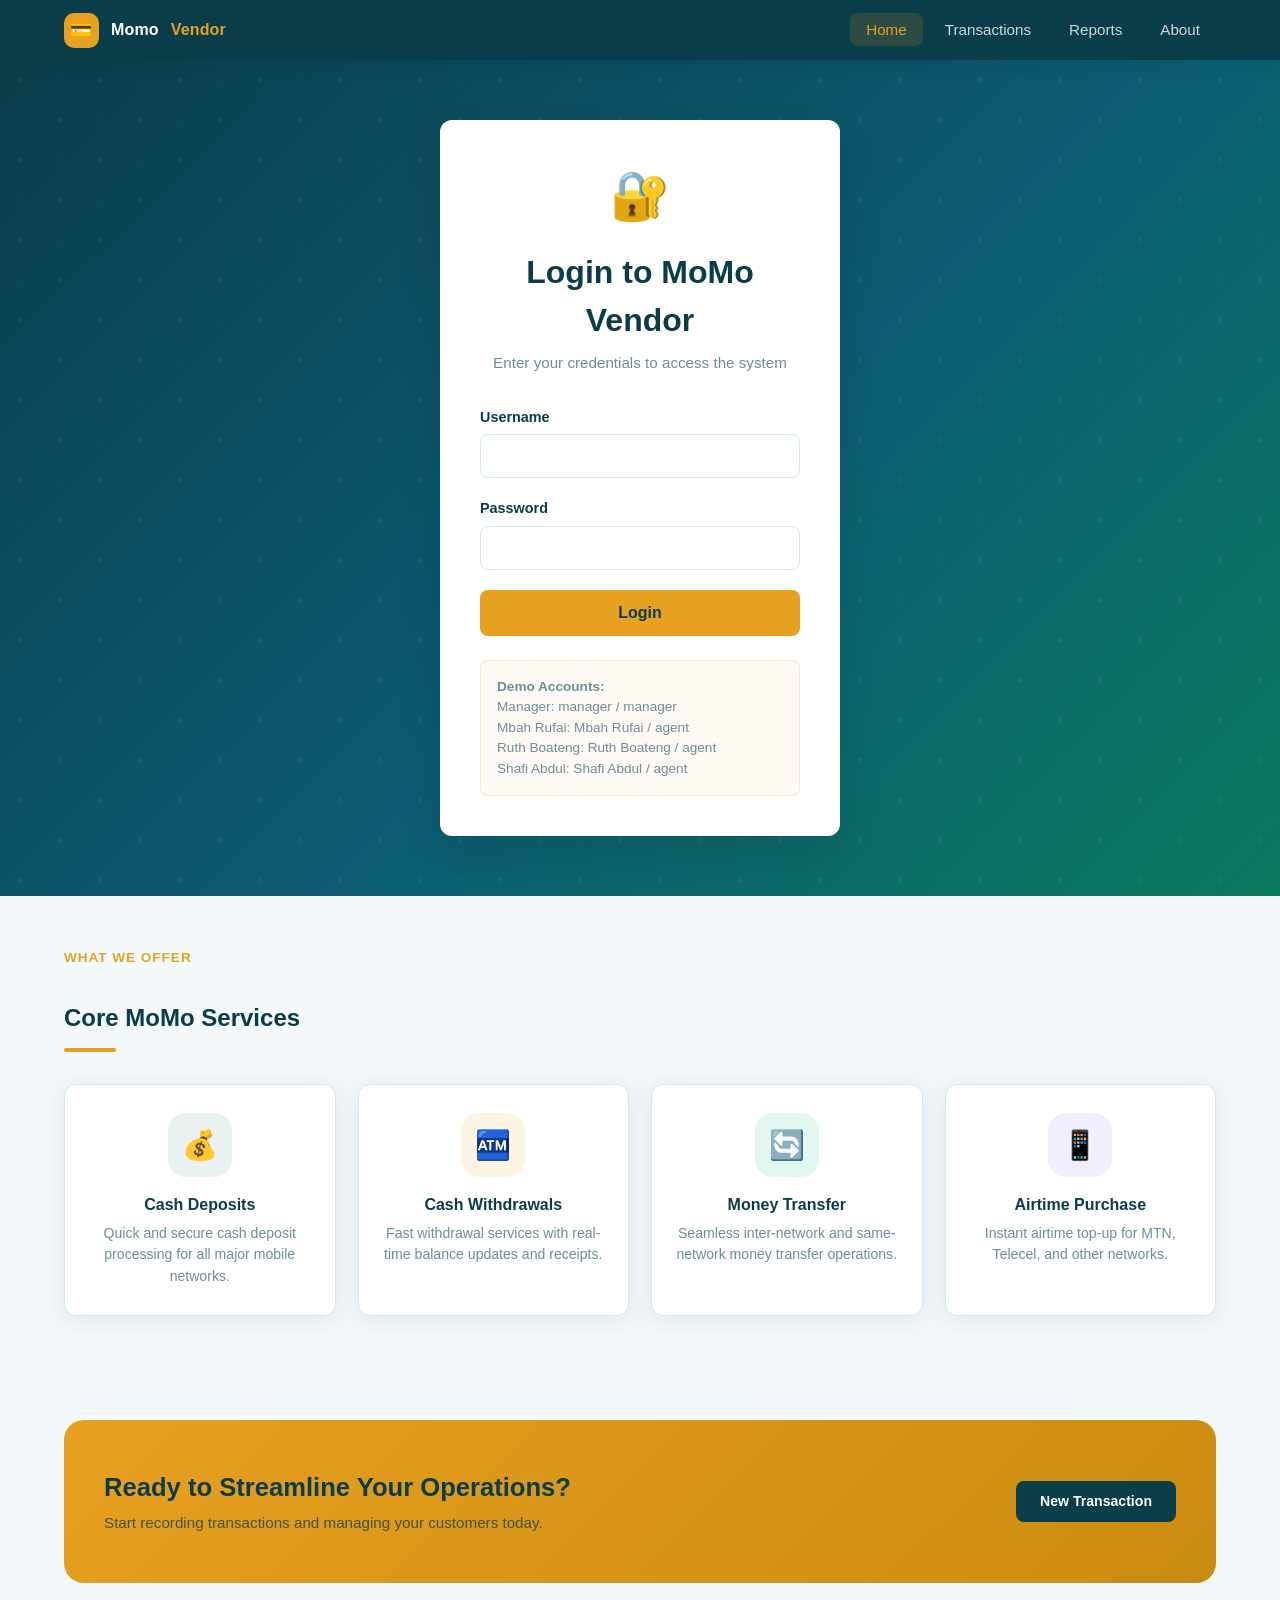
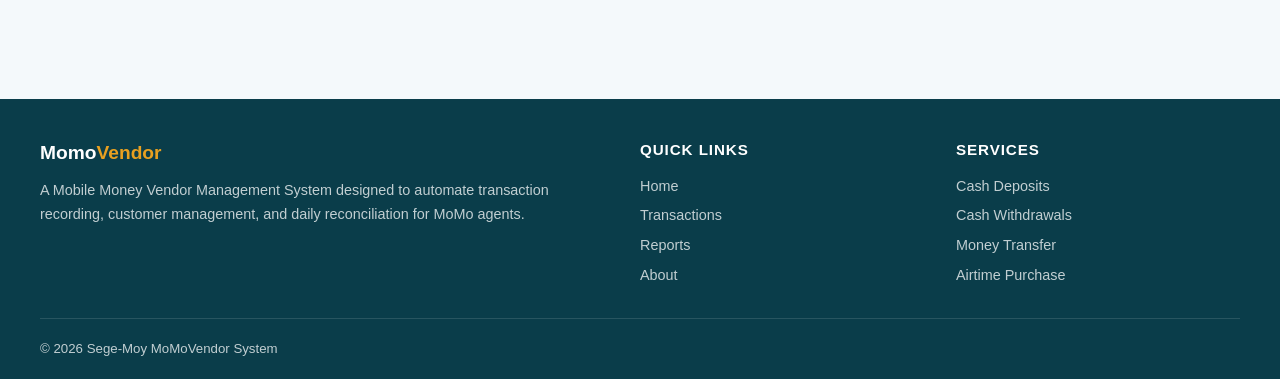
==== commit cbde0e0e: "Update script source paths in index.html" ====
--- a/index.html
+++ b/index.html
@@ -522,9 +522,9 @@
 
 
 
-  <script src="js/auth.js"></script>
-  <script src="js/db.js"></script>
-  <script src="js/main.js"></script>
+  <script src="auth.js"></script>
+  <script src="db.js"></script>
+  <script src="main.js"></script>
   <script>
     // Initialize auth on page load
     document.addEventListener('DOMContentLoaded', function() {
